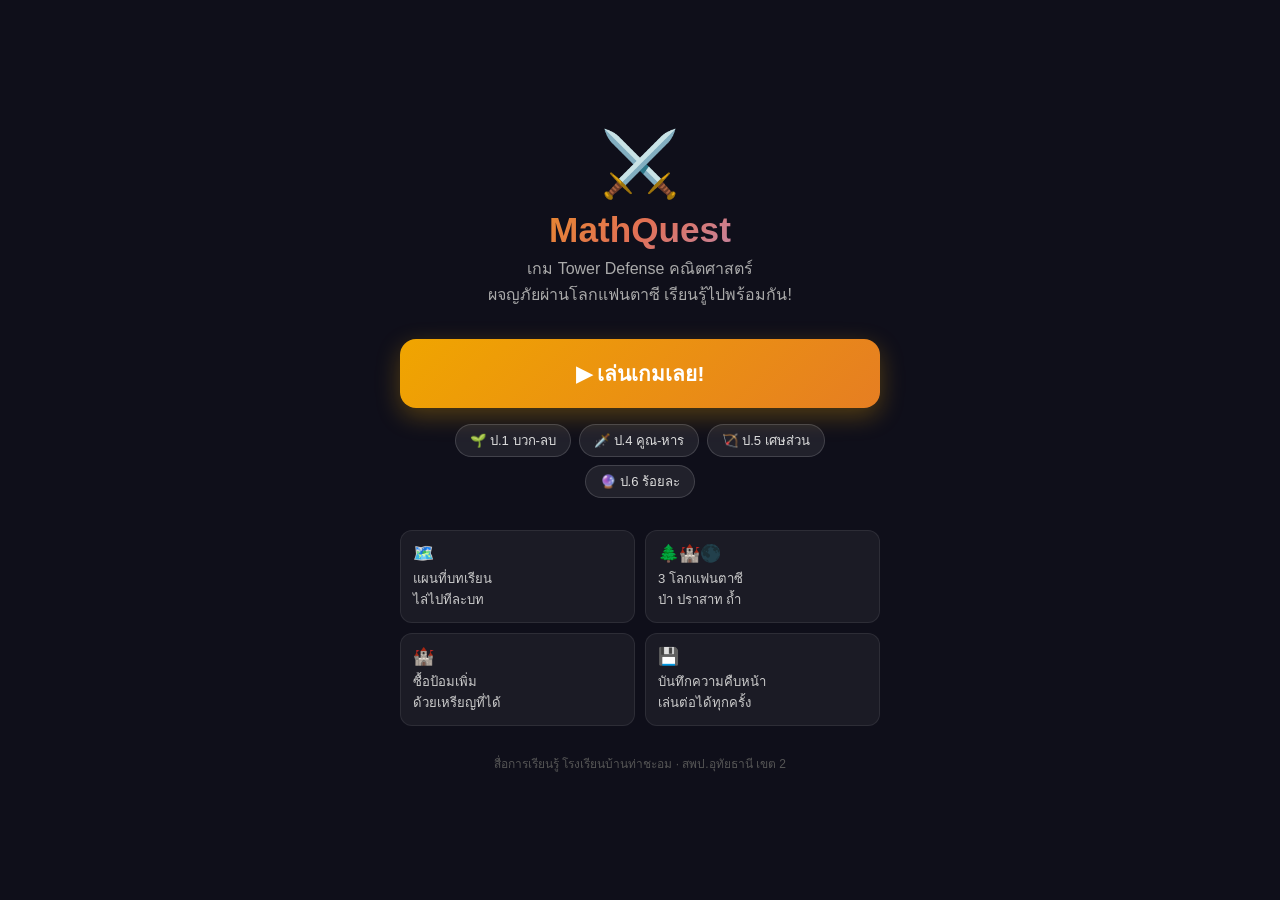
==== index.html @ e69dd069 "Add files via upload" ====
<!DOCTYPE html>
<html lang="th">
<head>
<meta charset="UTF-8">
<meta name="viewport" content="width=device-width,initial-scale=1">
<title>MathQuest – คณิตผจญภัย</title>
<style>
*{box-sizing:border-box;margin:0;padding:0;}
body{font-family:'Segoe UI',Tahoma,sans-serif;background:#0f0f1a;color:#fff;min-height:100vh;
  display:flex;flex-direction:column;align-items:center;justify-content:center;padding:24px;}
.hero{text-align:center;max-width:480px;width:100%;}
.logo{font-size:4em;margin-bottom:8px;display:block;}
h1{font-size:2.2em;font-weight:900;background:linear-gradient(135deg,#f0a500,#e17055,#a29bfe);
  -webkit-background-clip:text;-webkit-text-fill-color:transparent;background-clip:text;margin-bottom:6px;}
.tagline{font-size:1em;color:#aaa;margin-bottom:32px;line-height:1.6;}
.play-btn{display:block;padding:18px 40px;background:linear-gradient(135deg,#f0a500,#e67e22);
  color:#fff;text-decoration:none;border-radius:16px;font-size:1.3em;font-weight:800;
  margin-bottom:16px;transition:.2s;box-shadow:0 8px 24px rgba(240,165,0,.3);}
.play-btn:hover{transform:scale(1.03);box-shadow:0 12px 32px rgba(240,165,0,.45);}
.grades{display:flex;justify-content:center;gap:8px;margin-bottom:32px;flex-wrap:wrap;}
.grade-tag{padding:5px 14px;background:rgba(255,255,255,.08);border:1px solid rgba(255,255,255,.15);
  border-radius:20px;font-size:.82em;color:#ddd;}
.features{display:grid;grid-template-columns:1fr 1fr;gap:10px;margin-bottom:28px;text-align:left;}
.feat{background:rgba(255,255,255,.05);border:1px solid rgba(255,255,255,.08);border-radius:12px;
  padding:12px;font-size:.82em;color:#ccc;}
.feat span{font-size:1.3em;display:block;margin-bottom:4px;}
.credit{font-size:.75em;color:#555;text-align:center;}
</style>
</head>
<body>
<div class="hero">
  <div class="logo">⚔️</div>
  <h1>MathQuest</h1>
  <p class="tagline">เกม Tower Defense คณิตศาสตร์<br>ผจญภัยผ่านโลกแฟนตาซี เรียนรู้ไปพร้อมกัน!</p>

  <a class="play-btn" href="MathQuest.html">▶ เล่นเกมเลย!</a>

  <div class="grades">
    <span class="grade-tag">🌱 ป.1 บวก-ลบ</span>
    <span class="grade-tag">🗡️ ป.4 คูณ-หาร</span>
    <span class="grade-tag">🏹 ป.5 เศษส่วน</span>
    <span class="grade-tag">🔮 ป.6 ร้อยละ</span>
  </div>

  <div class="features">
    <div class="feat"><span>🗺️</span>แผนที่บทเรียน<br>ไล่ไปทีละบท</div>
    <div class="feat"><span>🌲🏰🌑</span>3 โลกแฟนตาซี<br>ป่า ปราสาท ถ้ำ</div>
    <div class="feat"><span>🏰</span>ซื้อป้อมเพิ่ม<br>ด้วยเหรียญที่ได้</div>
    <div class="feat"><span>💾</span>บันทึกความคืบหน้า<br>เล่นต่อได้ทุกครั้ง</div>
  </div>

  <div class="credit">สื่อการเรียนรู้ โรงเรียนบ้านท่าชะอม · สพป.อุทัยธานี เขต 2</div>
</div>
</body>
</html>
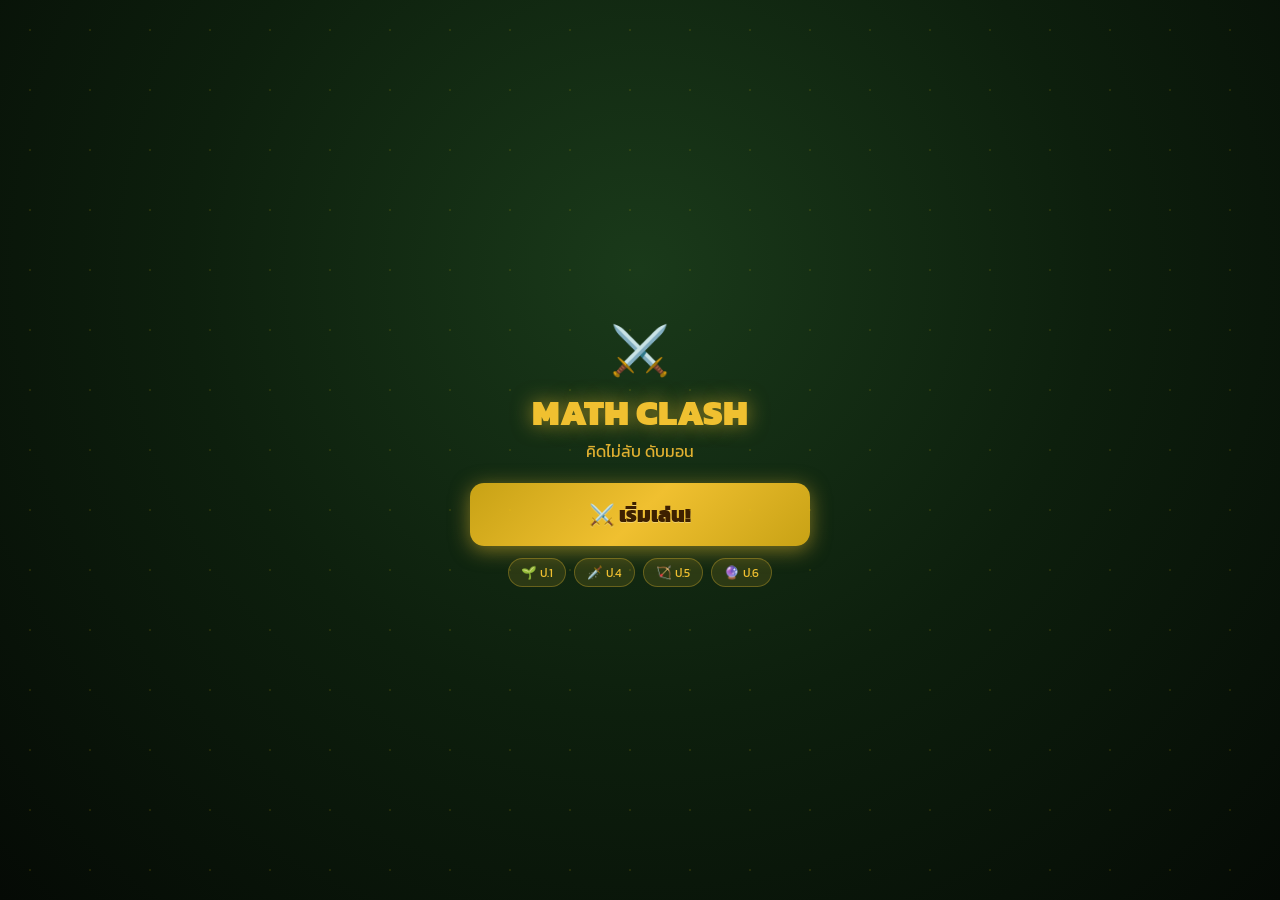
==== commit cb237faf: "Add files via upload" ====
--- a/index.html
+++ b/index.html
@@ -2,54 +2,10 @@
 <html lang="th">
 <head>
 <meta charset="UTF-8">
-<meta name="viewport" content="width=device-width,initial-scale=1">
-<title>MathQuest – คณิตผจญภัย</title>
-<style>
-*{box-sizing:border-box;margin:0;padding:0;}
-body{font-family:'Segoe UI',Tahoma,sans-serif;background:#0f0f1a;color:#fff;min-height:100vh;
-  display:flex;flex-direction:column;align-items:center;justify-content:center;padding:24px;}
-.hero{text-align:center;max-width:480px;width:100%;}
-.logo{font-size:4em;margin-bottom:8px;display:block;}
-h1{font-size:2.2em;font-weight:900;background:linear-gradient(135deg,#f0a500,#e17055,#a29bfe);
-  -webkit-background-clip:text;-webkit-text-fill-color:transparent;background-clip:text;margin-bottom:6px;}
-.tagline{font-size:1em;color:#aaa;margin-bottom:32px;line-height:1.6;}
-.play-btn{display:block;padding:18px 40px;background:linear-gradient(135deg,#f0a500,#e67e22);
-  color:#fff;text-decoration:none;border-radius:16px;font-size:1.3em;font-weight:800;
-  margin-bottom:16px;transition:.2s;box-shadow:0 8px 24px rgba(240,165,0,.3);}
-.play-btn:hover{transform:scale(1.03);box-shadow:0 12px 32px rgba(240,165,0,.45);}
-.grades{display:flex;justify-content:center;gap:8px;margin-bottom:32px;flex-wrap:wrap;}
-.grade-tag{padding:5px 14px;background:rgba(255,255,255,.08);border:1px solid rgba(255,255,255,.15);
-  border-radius:20px;font-size:.82em;color:#ddd;}
-.features{display:grid;grid-template-columns:1fr 1fr;gap:10px;margin-bottom:28px;text-align:left;}
-.feat{background:rgba(255,255,255,.05);border:1px solid rgba(255,255,255,.08);border-radius:12px;
-  padding:12px;font-size:.82em;color:#ccc;}
-.feat span{font-size:1.3em;display:block;margin-bottom:4px;}
-.credit{font-size:.75em;color:#555;text-align:center;}
-</style>
+<meta http-equiv="refresh" content="0; url=MathClash.html">
+<title>Math Clash – คิดไม่ลับ ดับมอน</title>
 </head>
 <body>
-<div class="hero">
-  <div class="logo">⚔️</div>
-  <h1>MathQuest</h1>
-  <p class="tagline">เกม Tower Defense คณิตศาสตร์<br>ผจญภัยผ่านโลกแฟนตาซี เรียนรู้ไปพร้อมกัน!</p>
-
-  <a class="play-btn" href="MathQuest.html">▶ เล่นเกมเลย!</a>
-
-  <div class="grades">
-    <span class="grade-tag">🌱 ป.1 บวก-ลบ</span>
-    <span class="grade-tag">🗡️ ป.4 คูณ-หาร</span>
-    <span class="grade-tag">🏹 ป.5 เศษส่วน</span>
-    <span class="grade-tag">🔮 ป.6 ร้อยละ</span>
-  </div>
-
-  <div class="features">
-    <div class="feat"><span>🗺️</span>แผนที่บทเรียน<br>ไล่ไปทีละบท</div>
-    <div class="feat"><span>🌲🏰🌑</span>3 โลกแฟนตาซี<br>ป่า ปราสาท ถ้ำ</div>
-    <div class="feat"><span>🏰</span>ซื้อป้อมเพิ่ม<br>ด้วยเหรียญที่ได้</div>
-    <div class="feat"><span>💾</span>บันทึกความคืบหน้า<br>เล่นต่อได้ทุกครั้ง</div>
-  </div>
-
-  <div class="credit">สื่อการเรียนรู้ โรงเรียนบ้านท่าชะอม · สพป.อุทัยธานี เขต 2</div>
-</div>
+<script>window.location.replace('MathClash.html');</script>
 </body>
-</html>+</html>
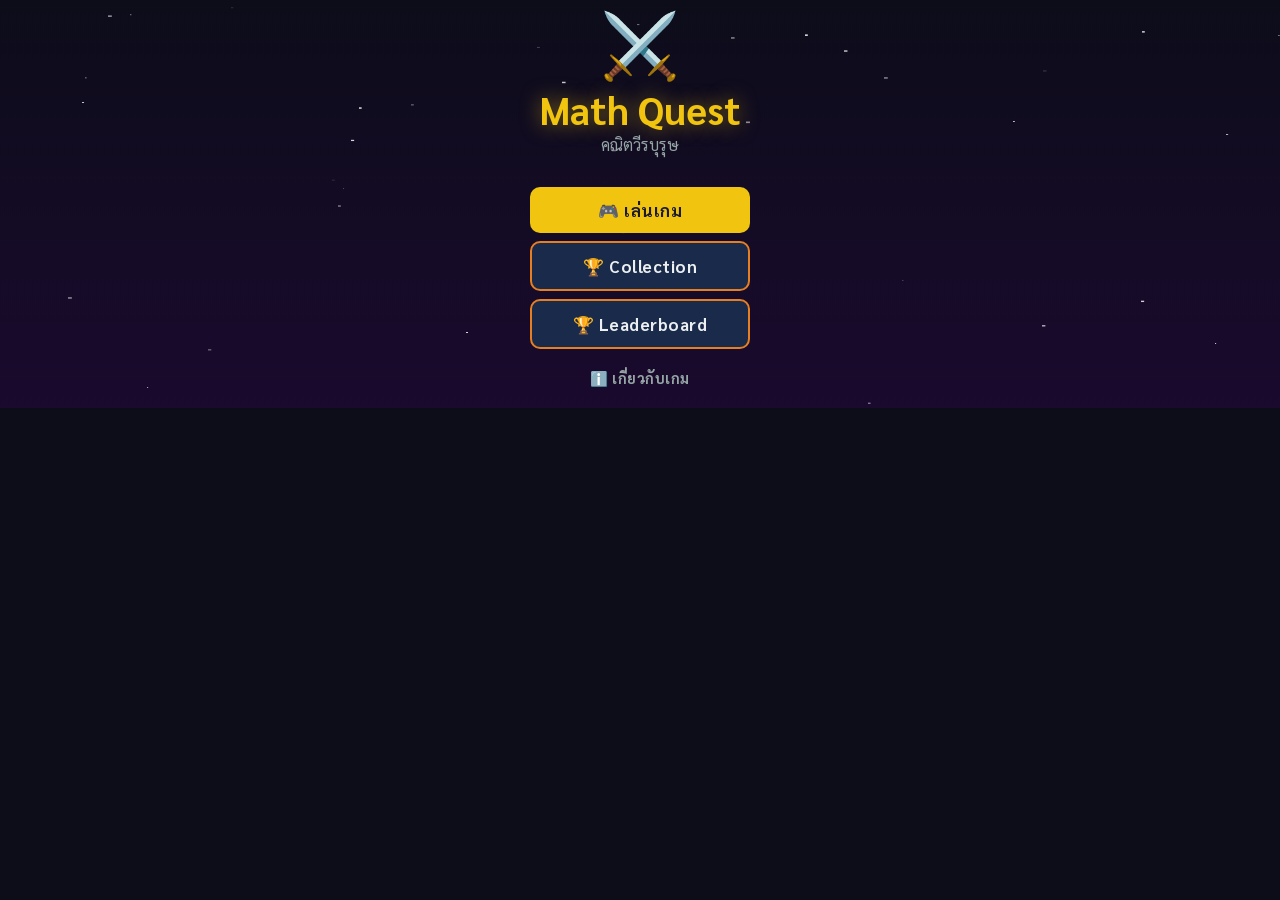
==== commit 75e35ce1: "Add files via upload" ====
--- a/index.html
+++ b/index.html
@@ -1,11 +1,245 @@
 <!DOCTYPE html>
 <html lang="th">
 <head>
-<meta charset="UTF-8">
-<meta http-equiv="refresh" content="0; url=MathClash.html">
-<title>Math Clash – คิดไม่ลับ ดับมอน</title>
+  <meta charset="UTF-8" />
+  <meta name="viewport" content="width=device-width, initial-scale=1.0" />
+  <meta name="theme-color" content="#1a1a2e" />
+  <title>Math Quest: คณิตวีรบุรุษ</title>
+  <link rel="manifest" href="manifest.json" />
+  <link rel="stylesheet" href="css/main.css" />
+  <link rel="stylesheet" href="css/ui.css" />
+  <link rel="stylesheet" href="css/game.css" />
 </head>
 <body>
-<script>window.location.replace('MathClash.html');</script>
+
+  <!-- ====== SCREEN: LOADING ====== -->
+  <div id="screen-loading" class="screen active">
+    <div class="loading-box">
+      <div class="pixel-logo">⚔️</div>
+      <h1>Math Quest</h1>
+      <p>คณิตวีรบุรุษ</p>
+      <div class="loading-bar"><div id="loading-fill"></div></div>
+      <p id="loading-text" class="loading-hint">กำลังโหลด...</p>
+    </div>
+  </div>
+
+  <!-- ====== SCREEN: MENU ====== -->
+  <div id="screen-menu" class="screen">
+    <canvas id="menu-bg-canvas"></canvas>
+    <div class="menu-overlay">
+      <div class="title-block">
+        <div class="title-icon">⚔️</div>
+        <h1 class="game-title">Math Quest</h1>
+        <p class="game-subtitle">คณิตวีรบุรุษ</p>
+      </div>
+      <div class="menu-buttons">
+        <button class="btn btn-primary" onclick="Game.showModeSelect()">🎮 เล่นเกม</button>
+        <button class="btn btn-secondary" onclick="Game.showCollection()">🏆 Collection</button>
+        <button class="btn btn-secondary" onclick="Game.showLeaderboard()">🏆 Leaderboard</button>
+        <button class="btn btn-ghost" onclick="Game.showAbout()">ℹ️ เกี่ยวกับเกม</button>
+      </div>
+      <div class="menu-mode-badge" id="classroom-badge" style="display:none">
+        🏫 โหมดห้องเรียน
+      </div>
+    </div>
+  </div>
+
+  <!-- ====== SCREEN: NAME ENTRY ====== -->
+  <div id="screen-name" class="screen">
+    <div class="modal-card">
+      <div class="name-hero-icon">🎮</div>
+      <h2>ใส่ชื่อของคุณ</h2>
+      <p class="name-hint">ชื่อจะแสดงใน Leaderboard ของห้องเรียน</p>
+      <input type="text" id="player-name-input" class="name-input"
+             placeholder="ชื่อนักเรียน..." maxlength="12"
+             onkeydown="if(event.key==='Enter') Game.confirmName()" />
+      <button class="btn btn-primary" onclick="Game.confirmName()">▶ เริ่มเลย!</button>
+      <button class="btn btn-ghost" onclick="Game.showMenu()">← กลับ</button>
+    </div>
+  </div>
+
+  <!-- ====== SCREEN: MODE SELECT ====== -->
+  <div id="screen-mode" class="screen">
+    <div class="modal-card wide">
+      <h2>เลือกโหมดเรียน</h2>
+      <div class="mode-grid">
+        <button class="mode-card" onclick="Game.selectMode('p1')">
+          <div class="mode-icon">🌱</div>
+          <div class="mode-name">Starter</div>
+          <div class="mode-desc">ชั้น ป.1<br/>บวก · ลบ 1–20</div>
+        </button>
+        <button class="mode-card" onclick="Game.selectMode('p4')">
+          <div class="mode-icon">⚔️</div>
+          <div class="mode-name">Explorer</div>
+          <div class="mode-desc">ชั้น ป.4<br/>สูตรคูณ 1–12</div>
+        </button>
+        <button class="mode-card" onclick="Game.selectMode('p5')">
+          <div class="mode-icon">🔥</div>
+          <div class="mode-name">Challenger</div>
+          <div class="mode-desc">ชั้น ป.5<br/>สูตรคูณ + หาร</div>
+        </button>
+        <button class="mode-card" onclick="Game.selectMode('p6')">
+          <div class="mode-icon">💎</div>
+          <div class="mode-name">Master</div>
+          <div class="mode-desc">ชั้น ป.6<br/>โจทย์ผสมรวม</div>
+        </button>
+      </div>
+      <button class="btn btn-ghost mt-2" onclick="Game.showMenu()">← กลับ</button>
+    </div>
+  </div>
+
+  <!-- ====== SCREEN: HERO SELECT ====== -->
+  <div id="screen-hero" class="screen">
+    <div class="modal-card wide">
+      <h2>เลือกนักรบของคุณ</h2>
+      <div id="hero-grid" class="hero-grid">
+        <!-- filled by hero.js -->
+      </div>
+      <button class="btn btn-ghost mt-2" onclick="Game.showModeSelect()">← กลับ</button>
+    </div>
+  </div>
+
+  <!-- ====== SCREEN: BATTLE ====== -->
+  <div id="screen-battle" class="screen">
+    <!-- HUD top -->
+    <div class="battle-hud">
+      <div class="hud-hero">
+        <span id="hud-hero-name">นักรบ</span>
+        <div class="hp-bar"><div id="hero-hp-fill" class="hp-fill hero"></div></div>
+        <span id="hero-hp-text">100/100</span>
+      </div>
+      <div class="hud-info">
+        <div id="hud-stage">ด่าน 1</div>
+        <div id="hud-score">⭐ 0</div>
+      </div>
+      <div class="hud-enemy">
+        <span id="hud-enemy-name">ศัตรู</span>
+        <div class="hp-bar"><div id="enemy-hp-fill" class="hp-fill enemy"></div></div>
+        <span id="enemy-hp-text">80/80</span>
+      </div>
+    </div>
+
+    <!-- Battle Canvas + Effect Overlay -->
+    <div class="canvas-wrap">
+      <canvas id="battle-canvas"></canvas>
+      <canvas id="effect-canvas"></canvas>
+      <div id="float-layer"></div>
+    </div>
+
+    <!-- Question Panel -->
+    <div id="question-panel" class="question-panel">
+      <div id="timer-bar"><div id="timer-fill"></div></div>
+      <div id="question-text" class="question-text">? × ? = ?</div>
+      <div id="choices-grid" class="choices-grid">
+        <!-- filled by battle.js -->
+      </div>
+    </div>
+
+    <!-- Combo / Feedback overlay -->
+    <div id="battle-feedback" class="battle-feedback"></div>
+
+    <!-- Full-screen cinematic overlay (boss entrance etc.) -->
+    <div id="fs-effect"></div>
+
+    <!-- Control buttons: pause + quit -->
+    <div class="battle-controls">
+      <button class="btn-icon" onclick="Game.pauseBattle()" title="หยุดชั่วคราว">⏸</button>
+      <button class="btn-icon" onclick="Game.quitBattle()" title="ออกจากด่าน">🏠</button>
+    </div>
+  </div>
+
+  <!-- ====== SCREEN: CUTSCENE ====== -->
+  <div id="screen-cutscene" class="screen cutscene-screen" style="display:none">
+    <div class="cs-letterbox top"></div>
+    <div class="cs-main">
+      <div class="cs-bg-layer"></div>
+      <div class="cs-portrait"></div>
+      <div class="cs-dialog-box">
+        <div class="cs-speaker"></div>
+        <div class="cs-text"></div>
+        <button class="cs-next-btn" onclick="Cutscene.next()">► ต่อไป</button>
+        <button class="cs-skip-btn" onclick="Cutscene.skip()">ข้าม</button>
+      </div>
+      <div class="cs-dots"></div>
+    </div>
+    <div class="cs-letterbox bottom"></div>
+  </div>
+
+  <!-- ====== SCREEN: RESULT ====== -->
+  <div id="screen-result" class="screen">
+    <div class="modal-card">
+      <div id="result-stars" class="result-stars"></div>
+      <h2 id="result-title">ชนะแล้ว!</h2>
+      <div id="result-stats" class="result-stats"></div>
+      <div class="result-buttons">
+        <button class="btn btn-primary" onclick="Game.retryStage()">🔄 เล่นอีกครั้ง</button>
+        <button class="btn btn-secondary" onclick="Game.nextStage()">▶ ด่านต่อไป</button>
+        <button class="btn btn-ghost" onclick="Game.showMenu()">🏠 เมนูหลัก</button>
+      </div>
+    </div>
+  </div>
+
+  <!-- ====== SCREEN: COLLECTION ====== -->
+  <div id="screen-collection" class="screen">
+    <div class="modal-card wide">
+      <h2>🏆 Collection ของคุณ</h2>
+      <div id="collection-grid" class="hero-grid"></div>
+      <p id="collection-progress" class="collection-progress"></p>
+      <button class="btn btn-ghost mt-2" onclick="Game.showMenu()">← กลับ</button>
+    </div>
+  </div>
+
+  <!-- ====== SCREEN: LEADERBOARD ====== -->
+  <div id="screen-leaderboard" class="screen">
+    <div class="modal-card wide">
+      <h2>🏆 Leaderboard ห้องเรียน</h2>
+      <div class="lb-tabs">
+        <button class="lb-tab active" onclick="Game.showLBTab('p1')">🌱 ป.1</button>
+        <button class="lb-tab" onclick="Game.showLBTab('p4')">⚔️ ป.4</button>
+        <button class="lb-tab" onclick="Game.showLBTab('p5')">🔥 ป.5</button>
+        <button class="lb-tab" onclick="Game.showLBTab('p6')">💎 ป.6</button>
+      </div>
+      <div id="lb-content" class="lb-content"></div>
+      <div style="display:flex;gap:8px;justify-content:center;margin-top:12px">
+        <button class="btn btn-ghost" onclick="Game.showMenu()">← กลับ</button>
+        <button class="btn btn-ghost" style="color:var(--red)" onclick="Game.resetSession()">🗑 เริ่มใหม่</button>
+      </div>
+    </div>
+  </div>
+
+  <!-- ====== SCREEN: ABOUT ====== -->
+  <div id="screen-about" class="screen">
+    <div class="modal-card">
+      <h2>ℹ️ เกี่ยวกับเกม</h2>
+      <div class="about-content">
+        <p><strong>Math Quest: คณิตวีรบุรุษ</strong></p>
+        <p>สื่อเทคโนโลยีดิจิทัลเพื่อการเรียนรู้คณิตศาสตร์<br/>ระดับประถมศึกษา ป.1, ป.4, ป.5, ป.6</p>
+        <p>📚 กลุ่มสาระคณิตศาสตร์<br/>🎓 สร้างโดย ครูภาม</p>
+        <p>เวอร์ชัน 1.0 | ปีการศึกษา 2569</p>
+        <hr/>
+        <p class="small">เผยแพร่ผ่าน OBEC Content Center<br/>สามารถเล่นได้ทั้ง Online และ Offline</p>
+      </div>
+      <button class="btn btn-ghost mt-2" onclick="Game.showMenu()">← กลับ</button>
+    </div>
+  </div>
+
+  <!-- ====== JS Modules (load order matters) ====== -->
+  <script src="js/config.js"></script>
+  <script src="js/data/sprites.js"></script>
+  <script src="js/data/questions.js"></script>
+  <script src="js/data/heroes.js"></script>
+  <script src="js/data/enemies.js"></script>
+  <script src="js/systems/effects.js"></script>
+  <script src="js/systems/progress.js"></script>
+  <script src="js/systems/session.js"></script>
+  <script src="js/systems/audio.js"></script>
+  <script src="js/systems/math.js"></script>
+  <script src="js/entities/hero.js"></script>
+  <script src="js/entities/enemy.js"></script>
+  <script src="js/scenes/menu.js"></script>
+  <script src="js/scenes/cutscene.js"></script>
+  <script src="js/scenes/battle.js"></script>
+  <script src="js/scenes/result.js"></script>
+  <script src="js/main.js"></script>
 </body>
 </html>
--- a/css/main.css
+++ b/css/main.css
@@ -0,0 +1,62 @@
+/* main.css — Global styles, font, layout, screen system */
+
+@import url('https://fonts.googleapis.com/css2?family=Sarabun:wght@400;600;700&display=swap');
+
+*, *::before, *::after { box-sizing: border-box; margin: 0; padding: 0; }
+
+:root {
+  --bg: #0d0d1a;
+  --surface: #16213e;
+  --surface2: #1a2a4a;
+  --accent: #f1c40f;
+  --accent2: #e67e22;
+  --green: #2ecc71;
+  --red: #e74c3c;
+  --text: #ecf0f1;
+  --text-dim: #95a5a6;
+  --radius: 10px;
+  --pixel: 'Courier New', monospace;
+}
+
+html, body {
+  width: 100%; height: 100%;
+  background: var(--bg);
+  color: var(--text);
+  font-family: 'Sarabun', sans-serif;
+  font-size: 16px;
+  overflow: hidden;
+  user-select: none;
+}
+
+/* ---- Screen system ---- */
+.screen {
+  position: fixed;
+  inset: 0;
+  display: none;
+  align-items: center;
+  justify-content: center;
+  z-index: 10;
+}
+.screen.active { display: flex; }
+
+/* ---- Loading ---- */
+#screen-loading { background: var(--bg); flex-direction: column; }
+.loading-box { text-align: center; }
+.pixel-logo { font-size: 60px; animation: pulse 1s infinite; }
+.loading-box h1 { font-size: 2rem; color: var(--accent); margin: 8px 0 4px; }
+.loading-box p { color: var(--text-dim); margin-bottom: 20px; }
+.loading-bar {
+  width: 260px; height: 14px;
+  background: var(--surface2);
+  border-radius: 7px; overflow: hidden;
+  margin: 0 auto 10px;
+}
+#loading-fill {
+  height: 100%; width: 0%;
+  background: linear-gradient(90deg, var(--accent2), var(--accent));
+  border-radius: 7px;
+  transition: width 0.3s;
+}
+.loading-hint { font-size: 13px; color: var(--text-dim); }
+
+@keyframes pulse { 0%,100% { transform: scale(1); } 50% { transform: scale(1.1); } }
--- a/css/ui.css
+++ b/css/ui.css
@@ -0,0 +1,161 @@
+/* ui.css — Buttons, modals, cards, hero grid */
+
+/* ---- Buttons ---- */
+.btn {
+  display: block; width: 220px;
+  padding: 12px 0; margin: 8px auto;
+  border: none; border-radius: var(--radius);
+  font-family: 'Sarabun', sans-serif;
+  font-size: 1.05rem; font-weight: 700;
+  cursor: pointer; letter-spacing: 0.5px;
+  transition: transform 0.1s, filter 0.1s;
+}
+.btn:active { transform: scale(0.96); }
+.btn-primary  { background: var(--accent); color: #1a1a2e; }
+.btn-secondary{ background: var(--surface2); color: var(--text); border: 2px solid var(--accent2); }
+.btn-ghost    { background: transparent; color: var(--text-dim); font-size: 0.9rem; }
+.btn:hover { filter: brightness(1.12); }
+.mt-2 { margin-top: 16px; }
+
+/* ---- Modal card ---- */
+.modal-card {
+  background: var(--surface);
+  border: 2px solid var(--surface2);
+  border-radius: 16px;
+  padding: 28px 24px;
+  width: 360px; max-width: 95vw;
+  max-height: 90vh; overflow-y: auto;
+  text-align: center;
+  box-shadow: 0 8px 32px rgba(0,0,0,0.5);
+}
+.modal-card.wide { width: 540px; }
+.modal-card h2 { font-size: 1.4rem; color: var(--accent); margin-bottom: 16px; }
+
+/* ---- Mode grid ---- */
+.mode-grid {
+  display: grid; grid-template-columns: 1fr 1fr;
+  gap: 12px; margin-bottom: 8px;
+}
+.mode-card {
+  background: var(--surface2); border: 2px solid transparent;
+  border-radius: 12px; padding: 16px 8px;
+  cursor: pointer; transition: border-color 0.2s, transform 0.1s;
+  color: var(--text);
+}
+.mode-card:hover { border-color: var(--accent); transform: scale(1.03); }
+.mode-icon { font-size: 2rem; }
+.mode-name { font-weight: 700; font-size: 1rem; margin: 6px 0 4px; }
+.mode-desc { font-size: 0.82rem; color: var(--text-dim); }
+
+/* ---- Hero grid ---- */
+.hero-grid {
+  display: grid; grid-template-columns: repeat(2, 1fr);
+  gap: 12px; margin-bottom: 8px;
+}
+.hero-card {
+  background: var(--surface2); border: 2px solid transparent;
+  border-radius: 12px; padding: 14px 10px;
+  cursor: pointer; position: relative;
+  transition: border-color 0.2s, transform 0.1s;
+  color: var(--text);
+}
+.hero-card.unlocked:hover { border-color: var(--accent); transform: scale(1.03); }
+.hero-card.locked { opacity: 0.5; cursor: not-allowed; }
+.hero-emoji { font-size: 2.2rem; }
+.hero-card-name { font-weight: 700; margin: 6px 0 4px; }
+.hero-card-desc { font-size: 0.78rem; color: var(--text-dim); }
+.hero-stats { font-size: 0.78rem; margin-top: 6px; color: var(--accent2); }
+.lock-badge {
+  position: absolute; top: 6px; right: 6px;
+  font-size: 0.7rem; background: rgba(0,0,0,0.6);
+  padding: 2px 6px; border-radius: 8px; color: var(--text-dim);
+}
+
+/* ---- High score ---- */
+.highscore-list { text-align: left; }
+.score-row {
+  display: flex; justify-content: space-between;
+  padding: 10px 0; border-bottom: 1px solid var(--surface2);
+  font-size: 0.9rem;
+}
+.score-label { font-weight: 700; color: var(--accent); }
+.score-val { color: var(--text-dim); font-size: 0.82rem; }
+
+/* ---- Result ---- */
+.result-stars { font-size: 2.5rem; margin-bottom: 8px; letter-spacing: 4px; }
+.star.dim { filter: grayscale(1) opacity(0.4); }
+.result-stats { text-align: left; margin: 12px 0; }
+.stat-row {
+  display: flex; justify-content: space-between;
+  padding: 6px 0; border-bottom: 1px solid var(--surface2);
+  font-size: 0.95rem;
+}
+.stat-row.highlight { color: var(--accent); font-weight: 700; }
+.result-buttons { display: flex; flex-direction: column; }
+
+/* ---- Collection ---- */
+.collection-progress {
+  font-size: 0.88rem; color: var(--accent); margin-top: 10px;
+}
+
+/* ---- Name Entry ---- */
+.name-hero-icon { font-size: 56px; margin-bottom: 8px; }
+.name-hint { font-size: 0.85rem; color: var(--text-dim); margin-bottom: 14px; }
+.name-input {
+  width: 100%; padding: 12px 16px;
+  background: var(--surface2); border: 2px solid var(--surface2);
+  border-radius: 10px; color: var(--text);
+  font-family: 'Sarabun', sans-serif; font-size: 1.1rem;
+  text-align: center; margin-bottom: 12px;
+  transition: border-color 0.2s;
+}
+.name-input:focus { outline: none; border-color: var(--accent); }
+.name-input::placeholder { color: var(--text-dim); }
+
+/* ---- Leaderboard ---- */
+.lb-tabs {
+  display: flex; gap: 6px; margin-bottom: 12px; justify-content: center;
+}
+.lb-tab {
+  background: var(--surface2); border: 2px solid transparent;
+  border-radius: 8px; padding: 6px 14px;
+  color: var(--text-dim); cursor: pointer; font-family: 'Sarabun', sans-serif;
+  font-size: 0.85rem; transition: all 0.2s;
+}
+.lb-tab.active { border-color: var(--accent); color: var(--accent); }
+.lb-content { min-height: 200px; }
+.leaderboard-table {
+  width: 100%; border-collapse: collapse; font-size: 0.9rem;
+}
+.leaderboard-table th {
+  padding: 6px 8px; border-bottom: 2px solid var(--surface2);
+  color: var(--text-dim); font-weight: 600; text-align: left;
+}
+.leaderboard-table td {
+  padding: 8px 8px; border-bottom: 1px solid var(--surface2);
+}
+.leaderboard-table tr.me td { color: var(--accent); font-weight: 700; }
+.leaderboard-table tr:hover td { background: rgba(255,255,255,0.03); }
+
+/* ---- About ---- */
+.about-content { text-align: left; font-size: 0.9rem; line-height: 1.7; }
+.about-content p { margin-bottom: 8px; }
+.about-content hr { border-color: var(--surface2); margin: 12px 0; }
+.about-content .small { font-size: 0.8rem; color: var(--text-dim); }
+
+/* ---- Menu ---- */
+#screen-menu { position: relative; }
+#menu-bg-canvas { position: absolute; inset: 0; width: 100%; height: 100%; }
+.menu-overlay {
+  position: relative; z-index: 2;
+  display: flex; flex-direction: column; align-items: center;
+}
+.title-block { text-align: center; margin-bottom: 24px; }
+.title-icon { font-size: 64px; animation: pulse 2s infinite; }
+.game-title { font-size: 2.4rem; font-weight: 700; color: var(--accent); text-shadow: 0 0 20px rgba(241,196,15,0.5); }
+.game-subtitle { font-size: 1rem; color: var(--text-dim); }
+.menu-mode-badge {
+  margin-top: 12px; background: rgba(46,204,113,0.2);
+  border: 1px solid var(--green); border-radius: 8px;
+  padding: 4px 14px; font-size: 0.85rem; color: var(--green);
+}
--- a/css/game.css
+++ b/css/game.css
@@ -0,0 +1,290 @@
+/* game.css — Battle screen v2 (ปรับ layout ให้ choice ขึ้นครบ 4) */
+
+/* ---- Float numbers keyframe ---- */
+@keyframes floatUp {
+  0%   { opacity:1; transform: translateY(0) scale(1); }
+  60%  { opacity:1; transform: translateY(-28px) scale(1.1); }
+  100% { opacity:0; transform: translateY(-50px) scale(0.9); }
+}
+
+/* ---- Canvas wrap (battle + effect overlay) ---- */
+.canvas-wrap {
+  position: relative;
+  width: 100%; flex-shrink: 0;
+  height: 44vh; min-height: 160px; max-height: 480px;
+}
+.canvas-wrap canvas {
+  position: absolute; inset: 0;
+  width: 100%; height: 100%;
+  display: block; image-rendering: pixelated;
+}
+#effect-canvas { pointer-events: none; z-index: 2; }
+#float-layer   { position: absolute; inset: 0; pointer-events: none; z-index: 3; overflow: hidden; }
+
+/* ---- Full-screen effect overlay ---- */
+#fs-effect {
+  position: fixed; inset: 0; z-index: 100;
+  display: none; align-items: center; justify-content: center;
+  flex-direction: column;
+  background: rgba(0,0,0,0.85);
+  opacity: 0; transition: opacity 0.3s;
+}
+.fs-boss-bg { position: absolute; inset: 0; background: radial-gradient(ellipse at center, rgba(180,0,0,.3) 0%, transparent 70%); }
+.fs-boss-content { position: relative; z-index: 2; text-align: center; }
+.fs-boss-icon { font-size: 72px; animation: bossZoom .6s ease-out; }
+.fs-boss-name { font-size: 2rem; font-weight: 700; color: #e74c3c; margin-top: 12px; text-shadow: 0 0 20px rgba(231,76,60,.8); animation: bossZoom .8s ease-out; }
+.fs-boss-bar  { width: 200px; height: 3px; background: #e74c3c; margin: 12px auto 0; animation: bossBar 1.8s ease-out; box-shadow: 0 0 10px #e74c3c; }
+@keyframes bossZoom { 0%{transform:scale(0.3);opacity:0} 70%{transform:scale(1.1)} 100%{transform:scale(1);opacity:1} }
+@keyframes bossBar  { 0%{width:0} 100%{width:200px} }
+
+/* ---- Cutscene ---- */
+.cutscene-screen {
+  flex-direction: column; background: #000;
+  opacity: 0; transition: opacity 0.4s; z-index: 90;
+}
+.cutscene-screen.active { opacity: 1; }
+.cs-letterbox {
+  flex-shrink: 0; height: 60px; background: #000; width: 100%;
+}
+.cs-main {
+  flex: 1; width: 100%; position: relative;
+  display: flex; align-items: flex-end; overflow: hidden;
+}
+.cs-bg-layer {
+  position: absolute; inset: 0;
+  background: linear-gradient(160deg,#0a0a1e,#0d1530);
+  background-size: cover; background-position: center;
+  transition: background 0.5s;
+}
+.cs-portrait {
+  position: absolute; right: 60px; bottom: 0;
+  width: 180px; height: 180px;
+  background-size: contain; background-repeat: no-repeat;
+  background-position: bottom center;
+  filter: drop-shadow(0 0 20px rgba(241,196,15,.4));
+  animation: portraitIn .4s ease-out;
+}
+@keyframes portraitIn { 0%{transform:translateX(40px);opacity:0} 100%{transform:translateX(0);opacity:1} }
+.cs-dialog-box {
+  position: relative; z-index: 2;
+  background: rgba(10,8,30,.92);
+  border-top: 2px solid rgba(241,196,15,.35);
+  padding: 14px 20px 16px; width: 100%;
+}
+.cs-speaker {
+  font-size: 12px; font-weight: 600; color: #f1c40f;
+  margin-bottom: 6px; letter-spacing: .5px;
+}
+.cs-text {
+  font-size: 15px; color: #ecf0f1; line-height: 1.65;
+  min-height: 52px;
+}
+.cs-cursor {
+  display: inline-block; width: 9px; height: 15px;
+  background: #f1c40f; margin-left: 2px;
+  animation: blink .7s infinite; vertical-align: middle;
+}
+@keyframes blink { 0%,100%{opacity:1} 50%{opacity:0} }
+.cs-next-btn {
+  position: absolute; right: 16px; bottom: 14px;
+  background: rgba(241,196,15,.15); border: 1px solid rgba(241,196,15,.5);
+  color: #f1c40f; padding: 5px 14px; border-radius: 8px;
+  font-family: 'Sarabun',sans-serif; font-size: 13px;
+  cursor: pointer; transition: background .15s;
+}
+.cs-next-btn:hover { background: rgba(241,196,15,.3); }
+.cs-skip-btn {
+  position: absolute; left: 16px; bottom: 14px;
+  background: transparent; border: none;
+  color: var(--text-dim,#666); font-size: 12px; cursor: pointer;
+  font-family: 'Sarabun',sans-serif;
+}
+.cs-dots {
+  position: absolute; bottom: 56px; right: 20px;
+  display: flex; gap: 5px;
+}
+.cs-dot { width: 6px; height: 6px; border-radius: 50%; background: rgba(255,255,255,.25); }
+.cs-dot.active { background: #f1c40f; }
+
+/* ---- Battle layout ---- */
+#screen-battle {
+  flex-direction: column;
+  background: var(--bg);
+  padding: 0;
+  overflow: hidden;
+}
+
+/* ---- HUD ---- */
+.battle-hud {
+  display: flex;
+  justify-content: space-between;
+  align-items: center;
+  padding: 8px 12px;
+  background: #0f1e3a;
+  border-bottom: 2px solid #1e3a5f;
+  width: 100%;
+  flex-shrink: 0;
+  gap: 10px;
+  z-index: 5;
+}
+.hud-hero, .hud-enemy {
+  flex: 1;
+  font-size: 0.8rem;
+  display: flex;
+  flex-direction: column;
+  gap: 4px;
+}
+.hud-enemy { align-items: flex-end; }
+
+.hud-hero span, .hud-enemy span { color: #ecf0f1; font-weight: 600; }
+.hud-info {
+  text-align: center;
+  color: var(--accent);
+  font-weight: 700;
+  font-size: 0.85rem;
+  min-width: 80px;
+  line-height: 1.6;
+}
+.hp-bar {
+  width: 100%;
+  height: 10px;
+  background: #1e3a5f;
+  border-radius: 5px;
+  overflow: hidden;
+  border: 1px solid #2c5282;
+}
+.hp-fill {
+  height: 100%;
+  border-radius: 5px;
+  transition: width 0.4s ease;
+}
+.hp-fill.hero  { background: linear-gradient(90deg, #27ae60, #2ecc71); }
+.hp-fill.enemy { background: linear-gradient(90deg, #c0392b, #e74c3c); }
+#hero-hp-text, #enemy-hp-text {
+  font-size: 0.7rem;
+  color: #95a5a6;
+}
+
+/* ---- Canvas — fixed height, ไม่ใช้ flex:1 ---- */
+#battle-canvas {
+  width: 100%;
+  height: 44vh;
+  min-height: 160px;
+  max-height: 480px;
+  display: block;
+  image-rendering: pixelated;
+  image-rendering: crisp-edges;
+  flex-shrink: 0;
+}
+
+/* ---- Question panel — compact, ให้ choice ขึ้นครบ ---- */
+.question-panel {
+  background: #0f1e3a;
+  border-top: 2px solid #1e3a5f;
+  padding: 8px 12px 12px;
+  width: 100%;
+  flex: 1;               /* กิน space ที่เหลือ */
+  display: flex;
+  flex-direction: column;
+  justify-content: space-between;
+  min-height: 0;
+}
+#timer-bar {
+  width: 100%;
+  height: 5px;
+  background: #1e3a5f;
+  border-radius: 3px;
+  overflow: hidden;
+  flex-shrink: 0;
+}
+#timer-fill {
+  height: 100%;
+  width: 100%;
+  background: var(--green);
+  border-radius: 3px;
+  transition: width 1s linear, background 0.5s;
+}
+.question-text {
+  text-align: center;
+  font-size: clamp(1.4rem, 3vw, 2rem);
+  font-weight: 700;
+  color: var(--accent);
+  letter-spacing: 2px;
+  flex-shrink: 0;
+  margin: 4px 0;
+}
+.choices-grid {
+  display: grid;
+  grid-template-columns: 1fr 1fr;
+  gap: 8px;
+  flex: 1;
+  min-height: 0;
+}
+.choice-btn {
+  background: #162444;
+  border: 2px solid #2c5282;
+  border-radius: 10px;
+  color: var(--text);
+  font-family: 'Sarabun', sans-serif;
+  font-size: clamp(1.1rem, 2.5vw, 1.5rem);
+  font-weight: 700;
+  cursor: pointer;
+  transition: border-color 0.15s, background 0.15s, transform 0.1s;
+  /* ใช้ min-height แทน padding เพื่อให้ยืดหยุ่น */
+  min-height: 44px;
+  padding: 8px 4px;
+}
+.choice-btn:hover:not(:disabled) {
+  border-color: var(--accent);
+  background: rgba(241,196,15,0.12);
+  transform: scale(1.03);
+}
+.choice-btn:active:not(:disabled) { transform: scale(0.97); }
+.choice-btn:disabled { opacity: 0.45; cursor: not-allowed; }
+
+/* ---- Battle feedback overlay ---- */
+.battle-feedback {
+  position: fixed;
+  top: 36%;
+  left: 50%;
+  transform: translate(-50%, -50%) scale(0.6);
+  font-size: 1.5rem;
+  font-weight: 700;
+  pointer-events: none;
+  opacity: 0;
+  transition: opacity 0.15s, transform 0.2s;
+  z-index: 20;
+  text-shadow: 0 2px 10px rgba(0,0,0,0.8);
+  white-space: nowrap;
+}
+.battle-feedback.show {
+  opacity: 1;
+  transform: translate(-50%, -50%) scale(1);
+}
+.battle-feedback.correct { color: #2ecc71; }
+.battle-feedback.wrong   { color: #e74c3c; }
+.battle-feedback.timeout { color: #95a5a6; }
+
+/* ---- Control buttons ---- */
+.battle-controls {
+  position: fixed;
+  top: 10px;
+  right: 10px;
+  display: flex;
+  gap: 6px;
+  z-index: 30;
+}
+.btn-icon {
+  background: rgba(15,30,58,0.85);
+  border: 1px solid #2c5282;
+  color: var(--text);
+  font-size: 1rem;
+  width: 36px;
+  height: 36px;
+  border-radius: 8px;
+  cursor: pointer;
+  display: flex;
+  align-items: center;
+  justify-content: center;
+}
+.btn-icon:hover { background: rgba(44,82,130,0.85); }
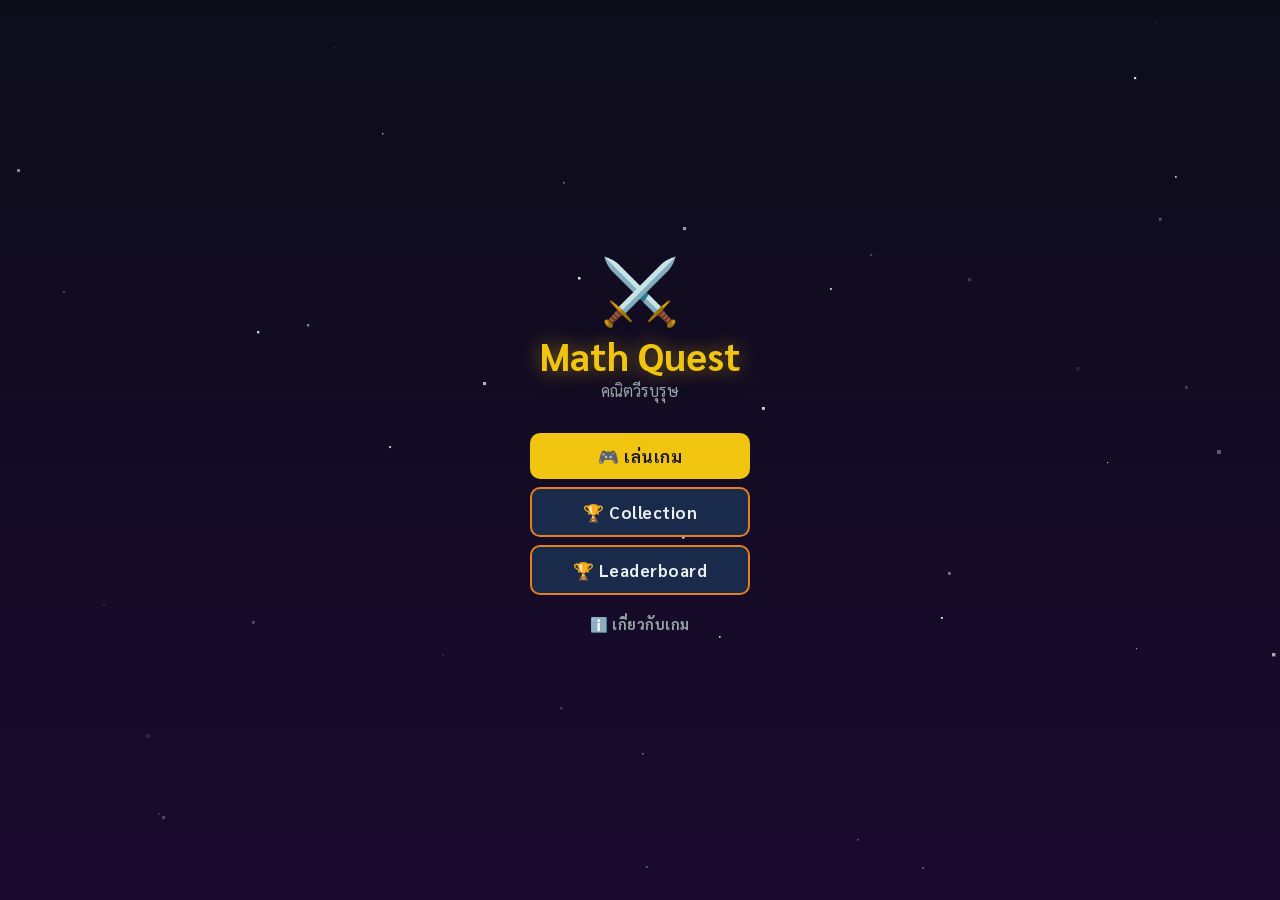
==== commit 82beb188: "Add files via upload" ====
--- a/index.html
+++ b/index.html
@@ -237,6 +237,7 @@
   <script src="js/entities/hero.js"></script>
   <script src="js/entities/enemy.js"></script>
   <script src="js/scenes/menu.js"></script>
+  <script src="js/cutscene_story.js"></script>
   <script src="js/scenes/cutscene.js"></script>
   <script src="js/scenes/battle.js"></script>
   <script src="js/scenes/result.js"></script>
--- a/css/ui.css
+++ b/css/ui.css
@@ -144,7 +144,7 @@
 .about-content .small { font-size: 0.8rem; color: var(--text-dim); }
 
 /* ---- Menu ---- */
-#screen-menu { position: relative; }
+/* ลบ position:relative ที่ override position:fixed จาก .screen */
 #menu-bg-canvas { position: absolute; inset: 0; width: 100%; height: 100%; }
 .menu-overlay {
   position: relative; z-index: 2;
--- a/css/game.css
+++ b/css/game.css
@@ -288,3 +288,32 @@
   justify-content: center;
 }
 .btn-icon:hover { background: rgba(44,82,130,0.85); }
+
+/* ── Cutscene v2 — portrait sides ─────────────────────── */
+.cs-portrait.cs-right {
+  right: 60px; left: auto;
+  animation: portraitIn .4s ease-out;
+}
+.cs-portrait.cs-left {
+  left: 60px; right: auto;
+  animation: portraitInLeft .4s ease-out;
+}
+@keyframes portraitInLeft {
+  0%   { transform: translateX(-40px); opacity: 0; }
+  100% { transform: translateX(0);    opacity: 1; }
+}
+
+/* ── Cutscene v2 — screen effects ──────────────────────── */
+@keyframes csShake {
+  0%,100% { transform: translateX(0); }
+  20%     { transform: translateX(-10px); }
+  40%     { transform: translateX(10px); }
+  60%     { transform: translateX(-6px); }
+  80%     { transform: translateX(6px); }
+}
+@keyframes csFlash {
+  0%,100% { filter: brightness(1); }
+  40%     { filter: brightness(2.8); }
+}
+.cs-shake { animation: csShake .45s ease-out; }
+.cs-flash { animation: csFlash .35s ease-out; }
